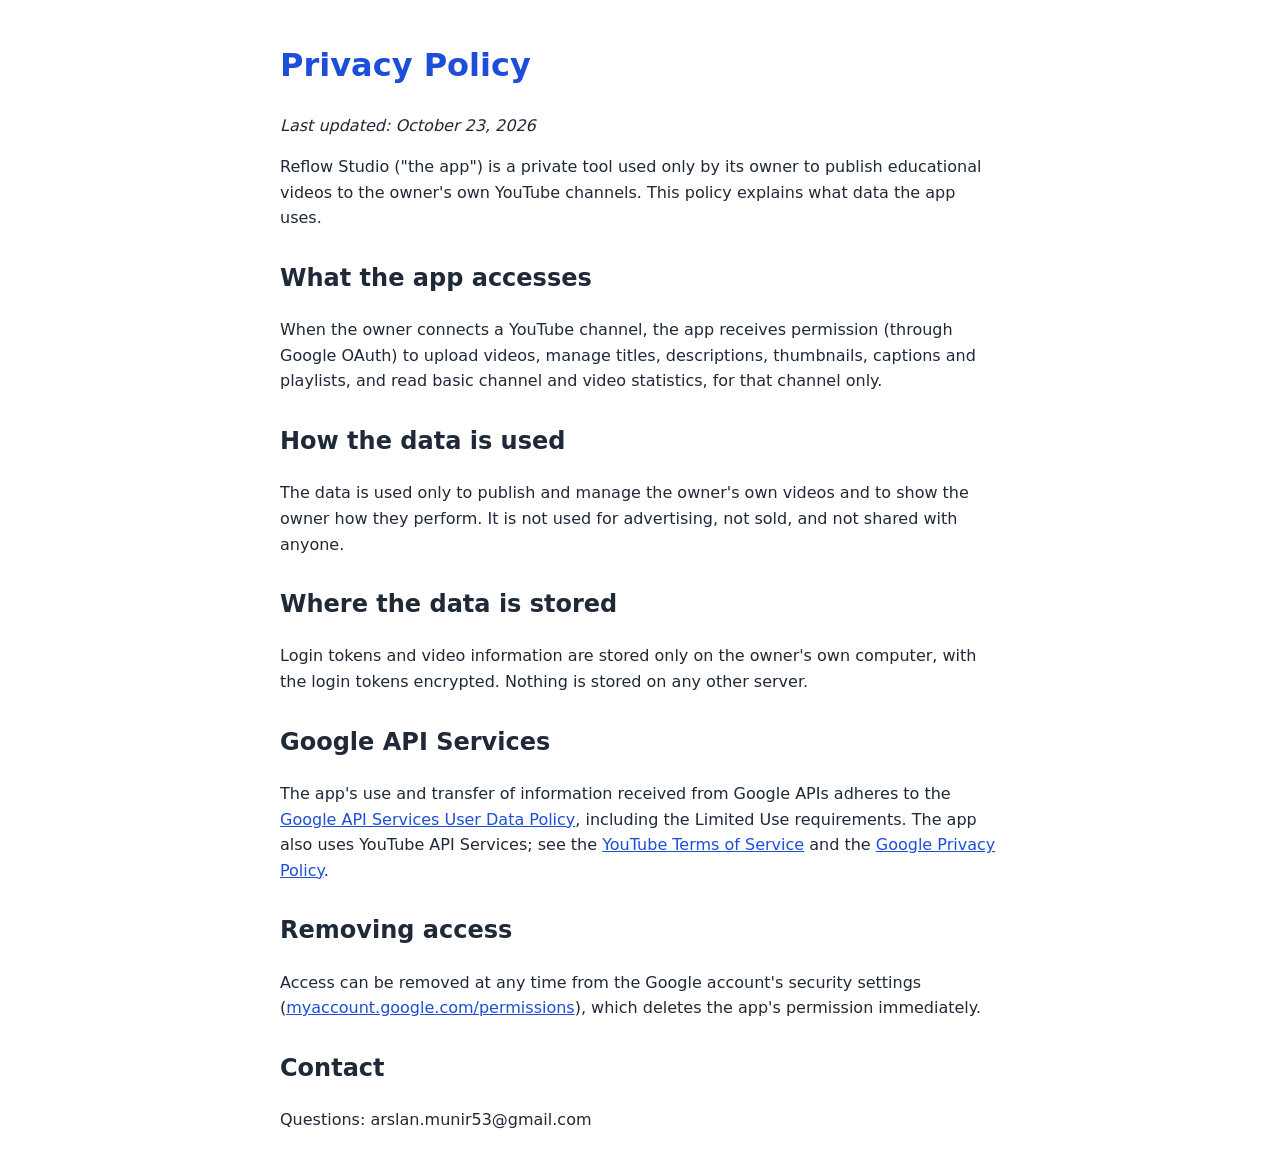
==== privacy.html @ e6812215 "Add files via upload" ====
<!doctype html>
<html lang="en"><head><meta charset="utf-8"><meta name="viewport" content="width=device-width, initial-scale=1">
<title>Reflow Studio · Privacy Policy</title>
<style>body{font-family:system-ui,-apple-system,Segoe UI,Roboto,sans-serif;max-width:720px;margin:40px auto;padding:0 16px;line-height:1.6;color:#1f2937;background:#fff}h1{color:#1d4ed8}h2{margin-top:28px}a{color:#1d4ed8}</style></head>
<body>
<h1>Privacy Policy</h1>
<p><i>Last updated: October 23, 2026</i></p>
<p>Reflow Studio ("the app") is a private tool used only by its owner to publish educational videos to the owner's own YouTube channels. This policy explains what data the app uses.</p>
<h2>What the app accesses</h2>
<p>When the owner connects a YouTube channel, the app receives permission (through Google OAuth) to upload videos, manage titles, descriptions, thumbnails, captions and playlists, and read basic channel and video statistics, for that channel only.</p>
<h2>How the data is used</h2>
<p>The data is used only to publish and manage the owner's own videos and to show the owner how they perform. It is not used for advertising, not sold, and not shared with anyone.</p>
<h2>Where the data is stored</h2>
<p>Login tokens and video information are stored only on the owner's own computer, with the login tokens encrypted. Nothing is stored on any other server.</p>
<h2>Google API Services</h2>
<p>The app's use and transfer of information received from Google APIs adheres to the <a href="https://developers.google.com/terms/api-services-user-data-policy">Google API Services User Data Policy</a>, including the Limited Use requirements. The app also uses YouTube API Services; see the <a href="https://www.youtube.com/t/terms">YouTube Terms of Service</a> and the <a href="https://policies.google.com/privacy">Google Privacy Policy</a>.</p>
<h2>Removing access</h2>
<p>Access can be removed at any time from the Google account's security settings (<a href="https://myaccount.google.com/permissions">myaccount.google.com/permissions</a>), which deletes the app's permission immediately.</p>
<h2>Contact</h2>
<p>Questions: arslan.munir53@gmail.com</p>
</body></html>
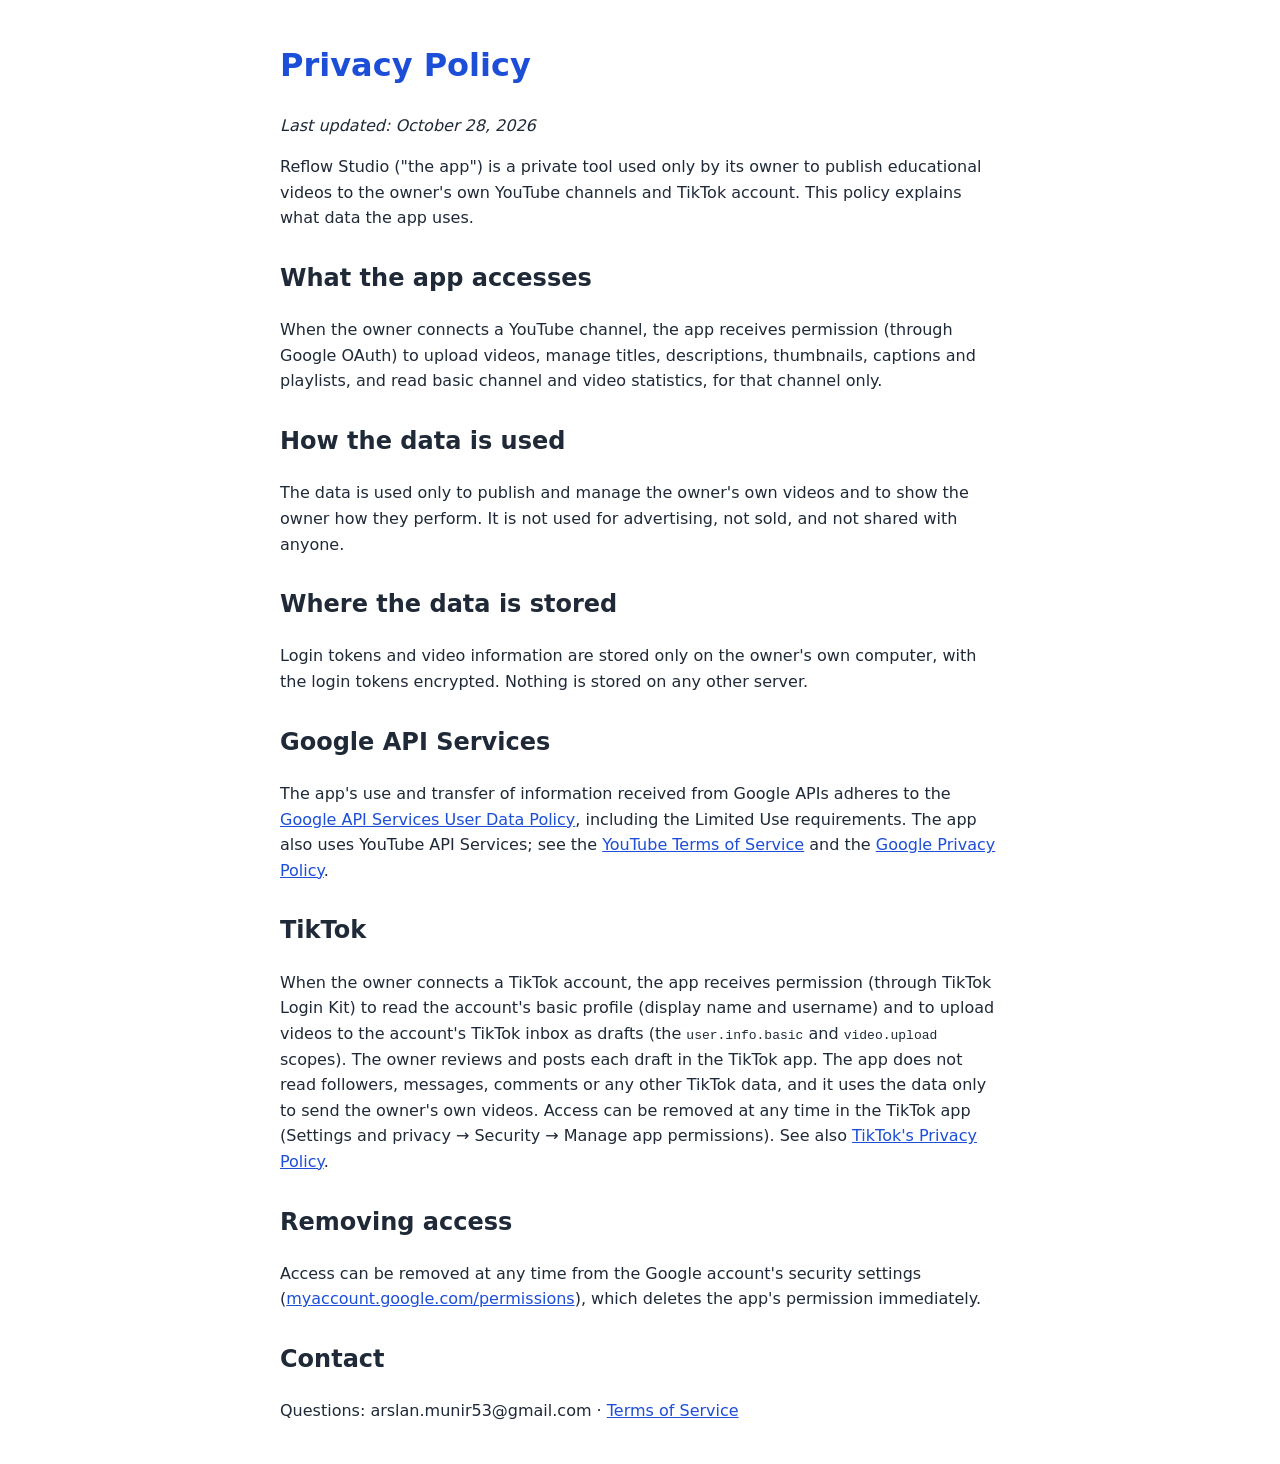
==== commit 89af0b4b: "Add files via upload" ====
--- a/privacy.html
+++ b/privacy.html
@@ -4,8 +4,8 @@
 <style>body{font-family:system-ui,-apple-system,Segoe UI,Roboto,sans-serif;max-width:720px;margin:40px auto;padding:0 16px;line-height:1.6;color:#1f2937;background:#fff}h1{color:#1d4ed8}h2{margin-top:28px}a{color:#1d4ed8}</style></head>
 <body>
 <h1>Privacy Policy</h1>
-<p><i>Last updated: October 23, 2026</i></p>
-<p>Reflow Studio ("the app") is a private tool used only by its owner to publish educational videos to the owner's own YouTube channels. This policy explains what data the app uses.</p>
+<p><i>Last updated: October 28, 2026</i></p>
+<p>Reflow Studio ("the app") is a private tool used only by its owner to publish educational videos to the owner's own YouTube channels and TikTok account. This policy explains what data the app uses.</p>
 <h2>What the app accesses</h2>
 <p>When the owner connects a YouTube channel, the app receives permission (through Google OAuth) to upload videos, manage titles, descriptions, thumbnails, captions and playlists, and read basic channel and video statistics, for that channel only.</p>
 <h2>How the data is used</h2>
@@ -14,8 +14,10 @@
 <p>Login tokens and video information are stored only on the owner's own computer, with the login tokens encrypted. Nothing is stored on any other server.</p>
 <h2>Google API Services</h2>
 <p>The app's use and transfer of information received from Google APIs adheres to the <a href="https://developers.google.com/terms/api-services-user-data-policy">Google API Services User Data Policy</a>, including the Limited Use requirements. The app also uses YouTube API Services; see the <a href="https://www.youtube.com/t/terms">YouTube Terms of Service</a> and the <a href="https://policies.google.com/privacy">Google Privacy Policy</a>.</p>
+<h2>TikTok</h2>
+<p>When the owner connects a TikTok account, the app receives permission (through TikTok Login Kit) to read the account's basic profile (display name and username) and to upload videos to the account's TikTok inbox as drafts (the <code>user.info.basic</code> and <code>video.upload</code> scopes). The owner reviews and posts each draft in the TikTok app. The app does not read followers, messages, comments or any other TikTok data, and it uses the data only to send the owner's own videos. Access can be removed at any time in the TikTok app (Settings and privacy → Security → Manage app permissions). See also <a href="https://www.tiktok.com/legal/page/global/privacy-policy/en">TikTok's Privacy Policy</a>.</p>
 <h2>Removing access</h2>
 <p>Access can be removed at any time from the Google account's security settings (<a href="https://myaccount.google.com/permissions">myaccount.google.com/permissions</a>), which deletes the app's permission immediately.</p>
 <h2>Contact</h2>
-<p>Questions: arslan.munir53@gmail.com</p>
+<p>Questions: arslan.munir53@gmail.com · <a href="terms.html">Terms of Service</a></p>
 </body></html>
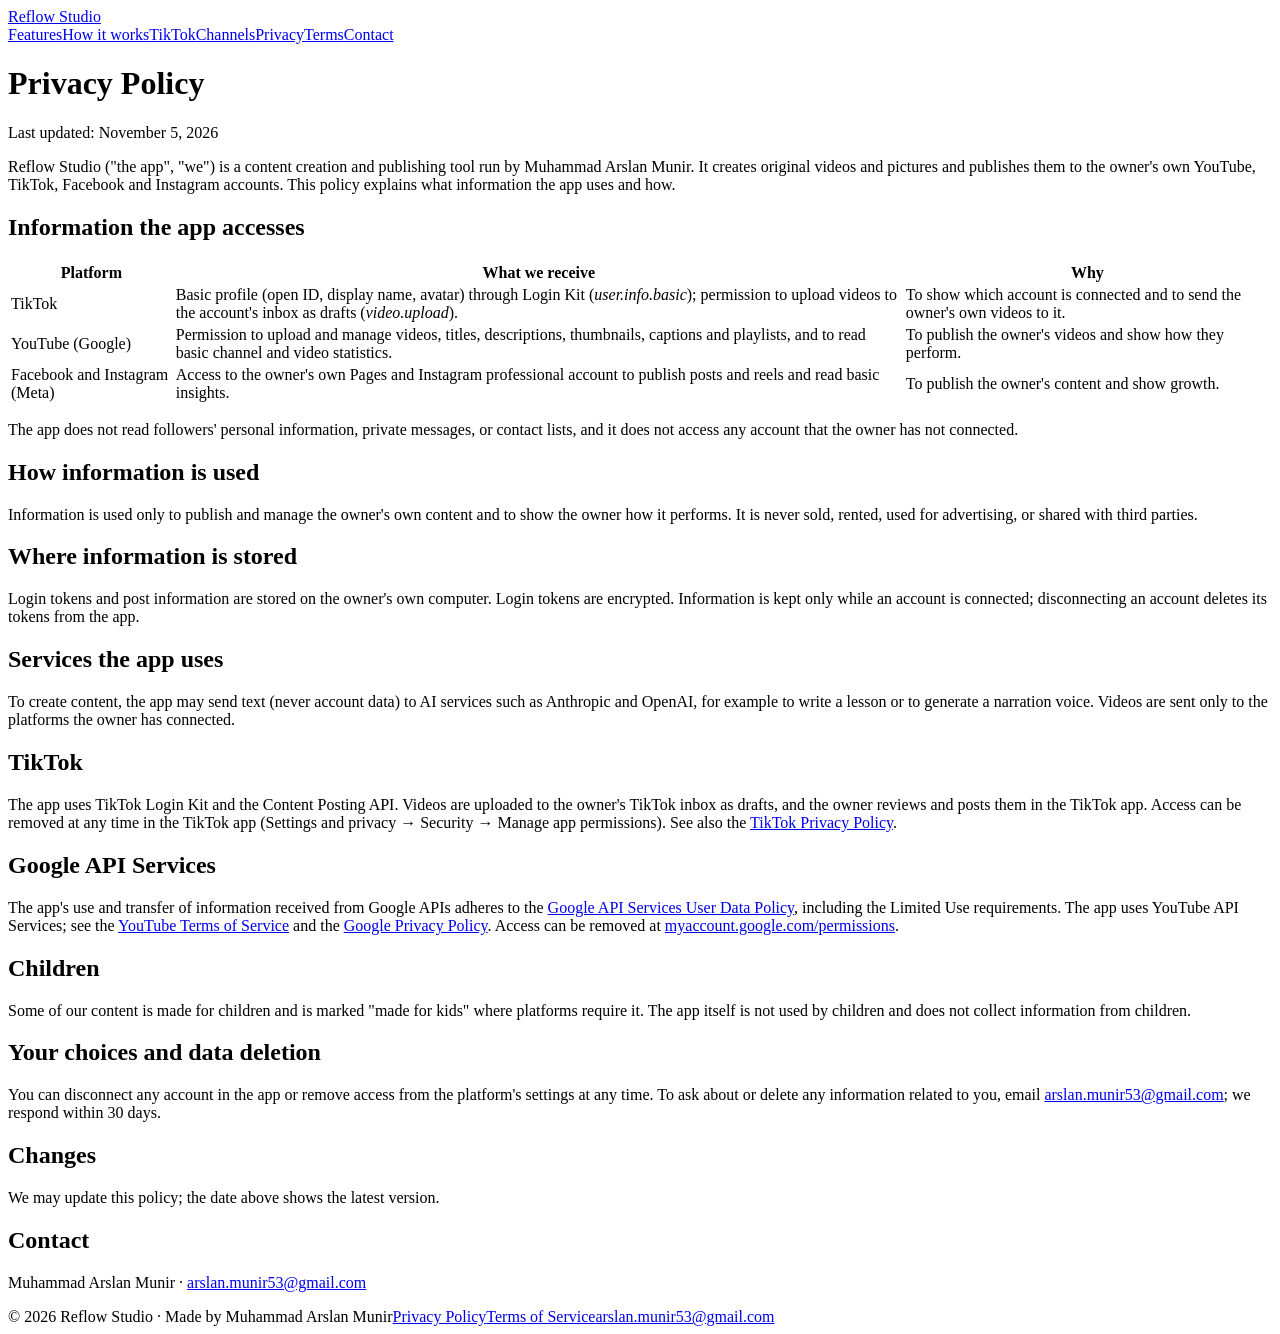
==== commit 38f11a92: "Add files via upload" ====
--- a/privacy.html
+++ b/privacy.html
@@ -1,23 +1,34 @@
 <!doctype html>
-<html lang="en"><head><meta charset="utf-8"><meta name="viewport" content="width=device-width, initial-scale=1">
-<title>Reflow Studio · Privacy Policy</title>
-<style>body{font-family:system-ui,-apple-system,Segoe UI,Roboto,sans-serif;max-width:720px;margin:40px auto;padding:0 16px;line-height:1.6;color:#1f2937;background:#fff}h1{color:#1d4ed8}h2{margin-top:28px}a{color:#1d4ed8}</style></head>
-<body>
+<html lang="en"><head><meta charset="utf-8"><meta name="viewport" content="width=device-width, initial-scale=1"><link rel="icon" href="assets/favicon.png"><link rel="stylesheet" href="assets/style.css"><title>Privacy Policy · Reflow Studio</title></head><body>
+<header class="top"><div class="wrap"><a class="logo" href="index.html"><img src="assets/icon.png" alt="">Reflow Studio</a><nav><a href="index.html#features">Features</a><a href="index.html#how">How it works</a><a href="index.html#tiktok">TikTok</a><a href="index.html#channels">Channels</a><a href="privacy.html">Privacy</a><a href="terms.html">Terms</a><a href="index.html#contact">Contact</a></nav></div></header>
+<main class="doc">
 <h1>Privacy Policy</h1>
-<p><i>Last updated: October 28, 2026</i></p>
-<p>Reflow Studio ("the app") is a private tool used only by its owner to publish educational videos to the owner's own YouTube channels and TikTok account. This policy explains what data the app uses.</p>
-<h2>What the app accesses</h2>
-<p>When the owner connects a YouTube channel, the app receives permission (through Google OAuth) to upload videos, manage titles, descriptions, thumbnails, captions and playlists, and read basic channel and video statistics, for that channel only.</p>
-<h2>How the data is used</h2>
-<p>The data is used only to publish and manage the owner's own videos and to show the owner how they perform. It is not used for advertising, not sold, and not shared with anyone.</p>
-<h2>Where the data is stored</h2>
-<p>Login tokens and video information are stored only on the owner's own computer, with the login tokens encrypted. Nothing is stored on any other server.</p>
+<p class="updated">Last updated: November 5, 2026</p>
+<p>Reflow Studio ("the app", "we") is a content creation and publishing tool run by Muhammad Arslan Munir. It creates original videos and pictures and publishes them to the owner's own YouTube, TikTok, Facebook and Instagram accounts. This policy explains what information the app uses and how.</p>
+<h2>Information the app accesses</h2>
+<table><tr><th>Platform</th><th>What we receive</th><th>Why</th></tr>
+<tr><td>TikTok</td><td>Basic profile (open ID, display name, avatar) through Login Kit (<i>user.info.basic</i>); permission to upload videos to the account's inbox as drafts (<i>video.upload</i>).</td><td>To show which account is connected and to send the owner's own videos to it.</td></tr>
+<tr><td>YouTube (Google)</td><td>Permission to upload and manage videos, titles, descriptions, thumbnails, captions and playlists, and to read basic channel and video statistics.</td><td>To publish the owner's videos and show how they perform.</td></tr>
+<tr><td>Facebook and Instagram (Meta)</td><td>Access to the owner's own Pages and Instagram professional account to publish posts and reels and read basic insights.</td><td>To publish the owner's content and show growth.</td></tr></table>
+<p>The app does not read followers' personal information, private messages, or contact lists, and it does not access any account that the owner has not connected.</p>
+<h2>How information is used</h2>
+<p>Information is used only to publish and manage the owner's own content and to show the owner how it performs. It is never sold, rented, used for advertising, or shared with third parties.</p>
+<h2>Where information is stored</h2>
+<p>Login tokens and post information are stored on the owner's own computer. Login tokens are encrypted. Information is kept only while an account is connected; disconnecting an account deletes its tokens from the app.</p>
+<h2>Services the app uses</h2>
+<p>To create content, the app may send text (never account data) to AI services such as Anthropic and OpenAI, for example to write a lesson or to generate a narration voice. Videos are sent only to the platforms the owner has connected.</p>
+<h2>TikTok</h2>
+<p>The app uses TikTok Login Kit and the Content Posting API. Videos are uploaded to the owner's TikTok inbox as drafts, and the owner reviews and posts them in the TikTok app. Access can be removed at any time in the TikTok app (Settings and privacy → Security → Manage app permissions). See also the <a href="https://www.tiktok.com/legal/privacy-policy">TikTok Privacy Policy</a>.</p>
 <h2>Google API Services</h2>
-<p>The app's use and transfer of information received from Google APIs adheres to the <a href="https://developers.google.com/terms/api-services-user-data-policy">Google API Services User Data Policy</a>, including the Limited Use requirements. The app also uses YouTube API Services; see the <a href="https://www.youtube.com/t/terms">YouTube Terms of Service</a> and the <a href="https://policies.google.com/privacy">Google Privacy Policy</a>.</p>
-<h2>TikTok</h2>
-<p>When the owner connects a TikTok account, the app receives permission (through TikTok Login Kit) to read the account's basic profile (display name and username) and to upload videos to the account's TikTok inbox as drafts (the <code>user.info.basic</code> and <code>video.upload</code> scopes). The owner reviews and posts each draft in the TikTok app. The app does not read followers, messages, comments or any other TikTok data, and it uses the data only to send the owner's own videos. Access can be removed at any time in the TikTok app (Settings and privacy → Security → Manage app permissions). See also <a href="https://www.tiktok.com/legal/page/global/privacy-policy/en">TikTok's Privacy Policy</a>.</p>
-<h2>Removing access</h2>
-<p>Access can be removed at any time from the Google account's security settings (<a href="https://myaccount.google.com/permissions">myaccount.google.com/permissions</a>), which deletes the app's permission immediately.</p>
+<p>The app's use and transfer of information received from Google APIs adheres to the <a href="https://developers.google.com/terms/api-services-user-data-policy">Google API Services User Data Policy</a>, including the Limited Use requirements. The app uses YouTube API Services; see the <a href="https://www.youtube.com/t/terms">YouTube Terms of Service</a> and the <a href="https://policies.google.com/privacy">Google Privacy Policy</a>. Access can be removed at <a href="https://myaccount.google.com/permissions">myaccount.google.com/permissions</a>.</p>
+<h2>Children</h2>
+<p>Some of our content is made for children and is marked "made for kids" where platforms require it. The app itself is not used by children and does not collect information from children.</p>
+<h2>Your choices and data deletion</h2>
+<p>You can disconnect any account in the app or remove access from the platform's settings at any time. To ask about or delete any information related to you, email <a href="mailto:arslan.munir53@gmail.com">arslan.munir53@gmail.com</a>; we respond within 30 days.</p>
+<h2>Changes</h2>
+<p>We may update this policy; the date above shows the latest version.</p>
 <h2>Contact</h2>
-<p>Questions: arslan.munir53@gmail.com · <a href="terms.html">Terms of Service</a></p>
+<p>Muhammad Arslan Munir · <a href="mailto:arslan.munir53@gmail.com">arslan.munir53@gmail.com</a></p>
+</main>
+<footer class="bottom"><div class="wrap"><span>© 2026 Reflow Studio · Made by Muhammad Arslan Munir</span><a href="privacy.html">Privacy Policy</a><a href="terms.html">Terms of Service</a><a href="mailto:arslan.munir53@gmail.com">arslan.munir53@gmail.com</a></div></footer>
 </body></html>
